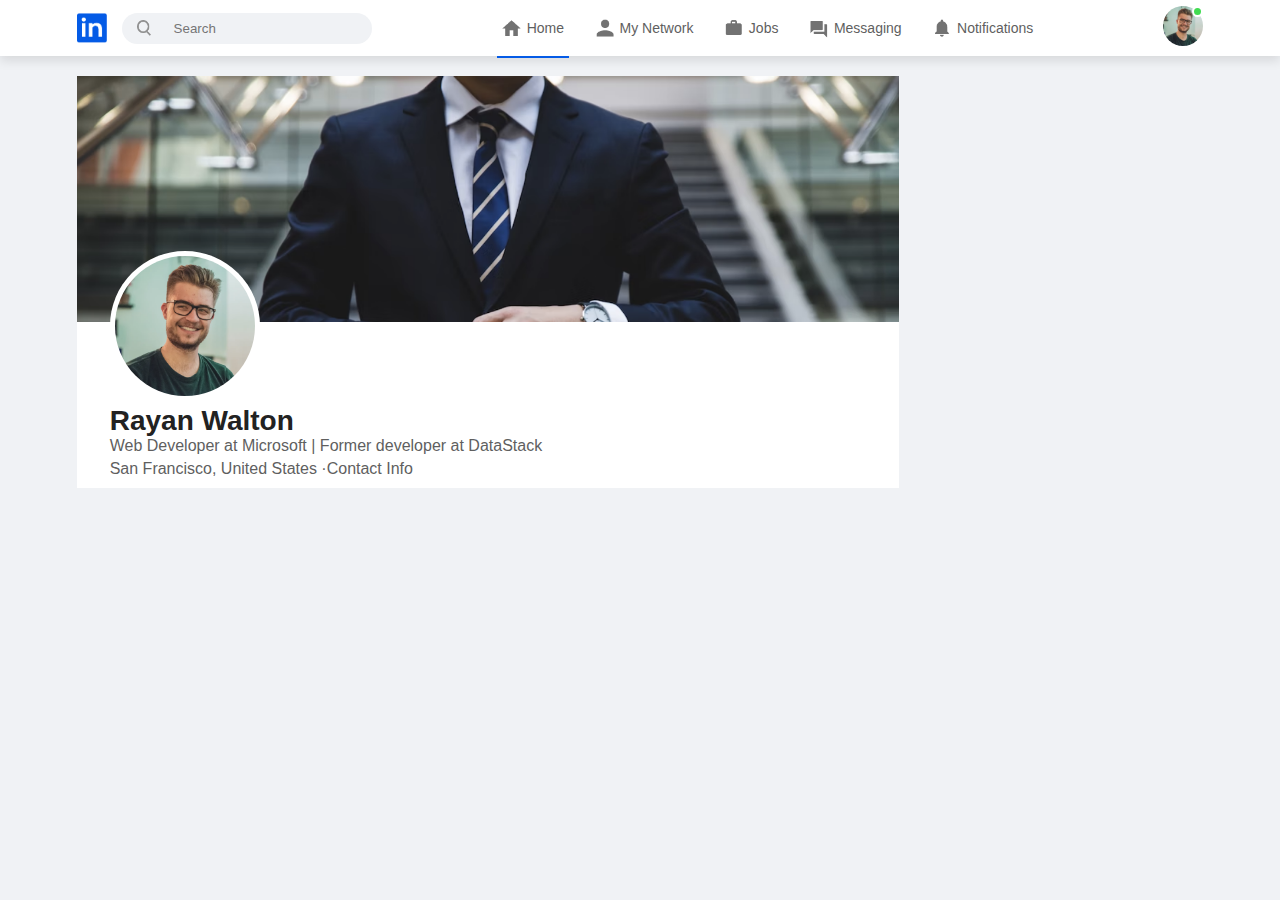
==== profile.html @ e33a3a03 "added profile section html and css" ====
<!DOCTYPE html>
<html lang="en">

<head>
    <meta charset="UTF-8">
    <meta name="viewport" content="width=device-width, initial-scale=1.0">
    <title>Linkedin Website</title>
    <link rel="stylesheet" href="./style.css">
</head>

<body>
    <nav class="navbar">
        <div class="navbar-left">
            <a href="./index.html" class="logo"><img src="./images/logo.png" alt="logo-img" /></a>
            <div class="search-box">
                <img src="./images/search.png" alt="search-img" />
                <input type="text" placeholder="    Search" />
            </div>
        </div>
        <div class="navbar-center">
            <ul>
                <li>
                    <a href=# class="active-link"><img src="./images/home.png" alt="home-img" /><span>Home</span></a>
                </li>

                <li>
                    <a href=#><img src="./images/network.png" alt="network-img" /><span>My Network</span></a>
                </li>

                <li>
                    <a href=#><img src="./images/jobs.png" alt="job-img" /><span>Jobs</span></a>
                </li>

                <li>
                    <a href=#><img src="./images/message.png" alt="message-img" /><span>Messaging</span></a>
                </li>

                <li>
                    <a href=#><img src="./images/notification.png"
                            alt="notification-img" /><span>Notifications</span></a>
                </li>

            </ul>
        </div>
        <div class="navbar-right">
            <div class="online">
                <img src="./images/user-1.png" alt="user-img" class="nav-profile-img" onclick="toggleMenu()" />
            </div>

        </div>
        <!-- ---------------profile drop-down-menu--------- -->
        <div class="profile-menu-wrap" id="profile-menu">
            <div class="profile-menu">
                <div class="user-info">
                    <img src="./images/user-1.png" />
                    <div>
                        <h3>Rayan Wlton</h3>
                        <a href="#">See Your profile</a>
                    </div>
                </div>
                <hr />
                <a href="#" class="profile-menu-link">
                    <img src="./images/feedback.png" />
                    <p>Give feedback</p>
                    <span></span>
                </a>
                <a href="#" class="profile-menu-link">
                    <img src="./images/setting.png" />
                    <p>Settings & Privacy</p>
                    <span></span>
                </a>
                <a href="#" class="profile-menu-link">
                    <img src="./images/help.png" />
                    <p>Help & Support</p>
                    <span></span>
                </a>
                <a href="#" class="profile-menu-link">
                    <img src="./images/display.png" />
                    <p>Display & Accessibility</p>
                    <span></span>
                </a>
                <a href="#" class="profile-menu-link">
                    <img src="./images/logout.png" />
                    <p>Logout</p>
                    <span></span>
                </a>
            </div>
        </div>
    </nav>
<!-- ----------------------navbar close---------------------- -->

<div class="container">
    <div class="profile-main">
        <div class="profile-container">
            <img src="./images/cover-pic.png" width="100%" alt="cover-img"/>
        <div class="profile-container-inner">
            <img src="./images/user-1.png" class="profile-pic" alt="user-1-img"/>
       <h1>Rayan Walton</h1>
       <b>Web Developer at Microsoft | Former developer at DataStack</b>
       <p>San Francisco, United States &middot;<a href="#">Contact Info</a></p>
    </div>
        </div>
    </div>

    <!-- -------------profile-sidebar------------- -->
    <div class="profile-sidebar"></div>
</div>

    <script>
        let profilemenu = document.getElementById("profile-menu");

        function toggleMenu() {
            profilemenu.classList.toggle("open-menu");
        }
    </script>
</body>

</html>
---- style.css ----
* {
    margin: 0;
    padding: 0;
    font-family: 'poppins', sans-serif;
    box-sizing: border-box;
}

body {
    background: #f0f2f5;
    color: #5f5f5f;
}

a {
    text-decoration: none;
    color: #5f5f5f;
}

.navbar {
    display: flex;
    align-items: center;
    justify-content: space-between;
    background: #fff;
    padding: 6px 6%;
    position: sticky;
    top: 0;
    z-index: 100;
    box-shadow: 0 5px 10px rgba(0, 0, 0, 0.1);
}

.logo img {
    width: 30px;
    margin-right: 15px;
    display: block;
}

.navbar-center ul li {
    display: inline-block;
    list-style: none;
}

.navbar-center ul li a {
    display: flex;
    align-items: center;
    font-size: 14px;
    margin: 5px 8px;
    padding-right: 5px;
    position: relative;
}

.navbar-center ul li a img {
    width: 30px;
}

.navbar-right img {
    width: 40px;
    border-radius: 50%;
    display: inline-block;
    cursor: pointer;
    position: relative;
}

.online {
    position: relative;
}

.online::after {
    content: '';
    width: 7px;
    height: 7px;
    border: 2px solid #fff;
    border-radius: 50%;
    right: 0px;
    top: 0px;
    background: #41db51;
    position: absolute;
}

.navbar-center ul li a::after {
    content: '';
    width: 0;
    height: 2px;
    background: #045be6;
    position: absolute;
    bottom: -15px;
    transition: width 0.3s;
}

.navbar-center ul li a:hover::after,
.navbar-center ul li a.active-link::after {
    width: 100%;
}

.search-box {
    background: #f0f2f5;
    width: 250px;
    border-radius: 20px;
    display: flex;
    align-items: center;
    padding: 0px 15px;
}

.navbar-left {
    display: flex;
    align-items: center;
}

.search-box img {
    width: 14px;
}

.search-box input {
    width: 100%;
    background: transparent;
    padding: 8px;
    outline: none;
    border: 0;
}




.container {
    padding: 20px 6%;
    display: flex;
    flex-wrap: wrap;
    justify-content: space-between;
}


/* ---------------------left-sidebar-------------------------- */



.left-sidebar {
    flex-basis: 25%;
    align-self: flex-start;
    position: sticky;
    top: 73px;
}

.sidebr-profile-box {
    background: #fff;
}


.sidebr-profile-box img {
    width: 100%;
}


.sidebar-profile-info {
    padding: 0 25px;
}

.sidebar-profile-info img {
    width: 90px;
    border-radius: 90%;
    background: #fff;
    padding: 4px;
    margin-top: -45px;
}

.sidebar-profile-info h1 {
    font-size: 20px;
    font-weight: 600;
    color: #222;
}

.sidebar-profile-info h3 {
    font-size: 14px;
    font-weight: 500;
    color: #777;
}

.sidebar-profile-info ul {
    list-style: none;
    margin: 20px 0;
}

.sidebar-profile-info ul li {
    width: 100%;
    margin: 5px 0;
    font-size: 13px;
}

.sidebar-profile-info ul li span {
    float: right;
    color: #045be6;
}

.sidebar-profile-link {
    display: flex;
    align-items: center;
    border-top: 1px solid #ccc;
}

.sidebar-profile-link a {
    flex-basis: 50%;
    display: flex;
    align-items: center;
    justify-content: center;
    padding: 15px 0;
    font-size: 13px;
    border-left: 1px solid #ccc;
}

.sidebar-profile-link a:first-child {
    border-left: 0;
}

.sidebar-profile-link a img {
    width: 20px;
    margin-right: 10px;
}

.sidebar-activity {
    background: #fff;
    padding: 5px 25px;
    margin: 12px 0;
}

.sidebar-activity h3 {
    color: #777;
    font-size: 14px;
    font-weight: 500;
    margin: 20px 0 10px;
}

.sidebar-activity a {
    display: flex;
    align-items: center;
    font-size: 12px;
    font-weight: 500;
    color: #888;
    margin: 3px 0;
}

.sidebar-activity a img {
    width: 20px;
    margin-right: 10px;
}

.discover-more-link {
    border-top: 1px solid #ccc;
    text-align: center;
    margin-top: 20px;
    margin-left: -25px;
    margin-right: -25px;
}

.discover-more-link a {
    color: #045be6;
    display: inline-block;
    margin: 10px 0;
}


/* -------------------right-sidebar-------------------------- */


.right-sidebar {
    flex-basis: 25%;
    align-self: flex-start;
    position: sticky;
    top: 73px;
}


.sidebar-news {
    background: #fff;
    padding: 10px 25px;
}

.info-icon {
    width: 15px;
    float: right;
    margin-top: 15px;
}

.sidebar-news h3 {
    font-size: 18px;
    font-weight: 600;
    color: #333;
    margin: 10px 0 30px;
}

.sidebar-news a {
    display: block;
    font-size: 12px;
    font-weight: 600;
    margin-top: 10px;
    margin-bottom: 1px;
}

.sidebar-news span {
    font-size: 12px;
}

.sidebar-news .read-more-link {
    color: #045be6;
    font-weight: 500;
    margin: 20px 0 10px;

}

.sidebar-ad {
    background: #fff;
    padding: 15px 25px;
    text-align: center;
    margin: 12px 0;
    font-size: 12px;
}

.sidebar-ad small {
    float: right;
    font-weight: 500;
}

.sidebar-ad p {
    margin-top: 30px;
    margin-bottom: 10px;
}

.sidebar-ad img {
    width: 60px;
    border-radius: 50%;
    margin: 4px
}

.sidebar-ad b {
    display: block;
    font-weight: 500;
    margin-top: 10px;
}

.ad-link {
    display: inline-block;
    border: 1px solid #045be6;
    border-radius: 30px;
    padding: 5px 15px;
    color: #045be6;
    font-weight: 500;
    margin: 20px auto 10px;
}

.sidebar-useful-links {
    padding: 15px 25px;
    text-align: center;
}

.sidebar-useful-links a {
    display: inline-block;
    font-size: 14px;
    margin: 4px 2px;
}

.copyright-msg {
    display: flex;
    align-items: center;
    justify-content: center;
    font-size: 12px;
    margin-top: 10px;
    font-weight: 500;
}

.copyright-msg img {
    width: 18px;
    margin-right: 4px;
}



/* -------------------main-content-------------------------- */

.main-content {
    flex-basis: 47%;
}

.create-post {
    background: #fff;
}

.create-post-input {
    padding: 20px 25px 10px;
    display: flex;
    align-items: flex-start;
}

.create-post-input img {
    width: 35px;
    border-radius: 50%;
    margin-right: 10px;
}

.create-post-input textarea {

    width: 100%;
    border: 0;
    outline: 0;
    resize: none;
    background: transparent;
    margin-top: 8px;
}

::placeholder {
    font-weight: 500;
}

.create-post-links {
    display: flex;
    align-items: flex-start;
}

.create-post-links li {
    list-style: none;
    border-top: 1px solid #ccc;
    border-right: 1px solid #ccc;
    flex-basis: 25%;
    height: 40px;
    font-size: 13px;
    display: flex;
    align-items: center;
    justify-content: center;
    cursor: pointer;
}

.create-post-links li img {
    width: 15px;
    margin-right: 5px;
}

.create-post-links li:last-child {
    background: #045be6;
    color: #fff;
    border-top: 0;
    border-right: 0;
}

.sort-by {
    display: flex;
    align-items: center;
    margin: 10px 0;
}

.sort-by hr {
    flex: 1;
    border: 0;
    height: 1px;
    background: #ccc;
}

.sort-by p span {
    font-weight: 600;
    cursor: pointer;
}

.sort-by p span img {
    width: 12px;
    margin-left: 3px;
}

.post {
    background: #fff;
    padding: 20px 25px 5px;
    margin: 5px 0 15px;
}

.post-author {
    display: flex;
    align-items: flex-start;
    margin-bottom: 20px;
}

.post-author img {
    width: 35px;
    border-radius: 50%;
    margin-right: 10px;
    margin-top: 5px;
}

.post-author h1 {
    font-size: 18px;
    font-weight: 600;
    color: #333;
}

.post-author small {
    display: block;
    margin-bottom: -2px;
}

.post p {
    font-size: 14px;
    margin-bottom: 15px;
}

.post-status {
    display: flex;
    flex-wrap: wrap;
    align-items: center;
    justify-content: space-between;
    font-size: 12px;
    border-bottom: 1px solid #ccc;
    padding-bottom: 6px;
}

.post-status div {
    display: flex;
    align-items: center;
}

.post-status img {
    width: 15px;
    margin-right: -5px;
}

.liked-users {
    margin-left: 10px;
}

.post-activity {
    display: flex;
    align-items: center;
    justify-content: space-between;
    padding: 10px 0;
    font-size: 14px;
    font-weight: 500;
}

.post-activity div {
    display: flex;
}

.post-activity-user-icon {
    width: 22px;
    border-radius: 50%;
}

.post-activity-arrow-icon {
    width: 12px;
    margin-left: 5px;
}

.post-activity-link img {
    width: 18px;
    margin-right: 8px;
}


/* ------------------profile-menu-dropdown---------------- */

.profile-menu-wrap {
    position: absolute;
    top: 100%;
    right: 5%;
    width: 320px;
    max-height: 0;
    overflow: hidden;
    transition: max-height 0.5s;
}

.profile-menu-wrap.open-menu {
    max-height: 400px;
}

.profile-menu {
    background: #222;
    color: #fff;
    padding: 20px;
    margin: 10px;
}

.user-info {
    display: flex;
    align-items: center;
}

.user-info img {
    width: 50px;
    border-radius: 50%;
    margin-right: 15px;
}

.user-info h3 {
    font-weight: 500;
}

.user-info a {
    color: #c9dbf8;
    font-size: 13px;
}

.profile-menu-link {
    display: flex;
    align-items: center;
    color: #fff;
    margin: 12px 0;
    font-size: 14px;
}

.profile-menu-link p {
    width: 100%;
}

.profile-menu-link img {
    width: 35px;
    border-radius: 50%;
    margin-right: 15px;
}



/* -----------------------profile-page-------------------- */

.profile-main{
    flex-basis: 73%;
}

.profile-sidebar{
    flex-basis: 25%;
    align-self: flex-start;
    position: sticky;
    top: 73%;
}

.profile-container{
    background: #fff;
}

.profile-container-inner{
padding: 0 4% 10px;
}

.profile-pic{
    width: 150px;
    border-radius: 50%;
    margin-top: -75px;
    padding: 5px;
    background: #fff;
}

.profile-container h1{
    font-size: 28px;
    font-weight: 600;
    color: #222;
}

.profile-container b{
font-weight: 500;
}

.profile-container p{
margin-top: 5px;
}
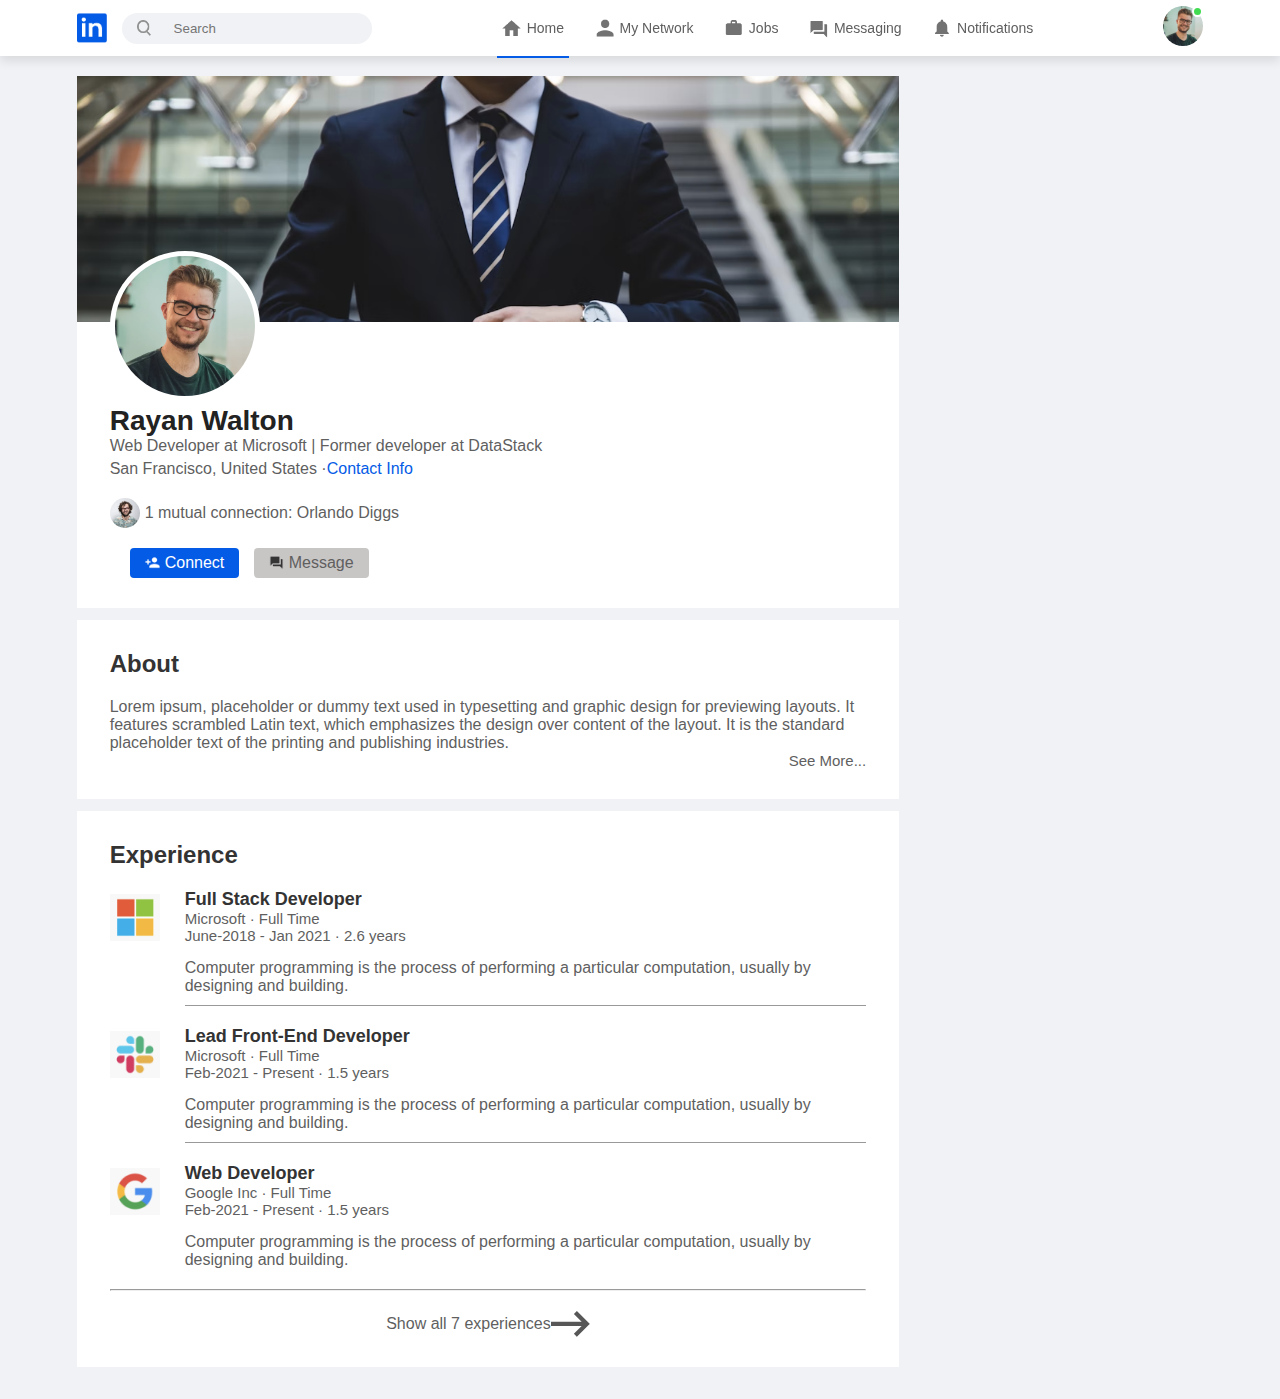
==== commit 28ffc892: "Added the html and css for About and Experience section" ====
--- a/profile.html
+++ b/profile.html
@@ -87,24 +87,77 @@
             </div>
         </div>
     </nav>
-<!-- ----------------------navbar close---------------------- -->
+    <!-- ----------------------navbar close---------------------- -->
 
-<div class="container">
-    <div class="profile-main">
-        <div class="profile-container">
-            <img src="./images/cover-pic.png" width="100%" alt="cover-img"/>
-        <div class="profile-container-inner">
-            <img src="./images/user-1.png" class="profile-pic" alt="user-1-img"/>
-       <h1>Rayan Walton</h1>
-       <b>Web Developer at Microsoft | Former developer at DataStack</b>
-       <p>San Francisco, United States &middot;<a href="#">Contact Info</a></p>
-    </div>
+    <div class="container">
+        <div class="profile-main">
+            <div class="profile-container">
+                <img src="./images/cover-pic.png" width="100%" alt="cover-img" />
+                <div class="profile-container-inner">
+                    <img src="./images/user-1.png" class="profile-pic" alt="user-1-img" />
+                    <h1>Rayan Walton</h1>
+                    <b>Web Developer at Microsoft | Former developer at DataStack</b>
+                    <p>San Francisco, United States &middot;<a href="#">Contact Info</a></p>
+                    <div class="mutual-connection">
+                        <img src="./images/user-2.png" alt="user2-img" />
+                        <span>1 mutual connection: Orlando Diggs</span>
+                    </div>
+                    <div class="profile-btn">
+                        <a href="#" class="primary-btn"><img src="./images/connect.png" />Connect</a>
+                        <a href="#"><img src="./images/chat.png" />Message</a>
+                    </div>
+                </div>
+            </div>
+
+            <div class="profile-description">
+                <h2>About</h2>
+                <p>Lorem ipsum, placeholder or dummy text used in typesetting and graphic design for previewing layouts.
+                    It features scrambled Latin text, which emphasizes the design over content of the layout. It is the
+                    standard placeholder text of the printing and publishing industries.</p>
+                <a href="#" class="see-more-link">See More...</a>
+            </div>
+            <div class="profile-description">
+                <h2>Experience</h2>
+                <div class="profile-desc-row">
+                    <img src="./images/microsoft.png" alt="microsoft-img"/>
+                    <div>
+                        <h3>Full Stack Developer</h3>
+                        <b>Microsoft &middot; Full Time</b>
+                        <b>June-2018 - Jan 2021 &middot; 2.6 years</b>
+                        <p>Computer programming is the process of performing a particular computation, usually by designing and building.</p>
+                        <hr/>
+                    </div>
+                </div>
+                <div class="profile-desc-row">
+                    <img src="./images/slack.png" alt="microsoft-img"/>
+                    <div>
+                        <h3>Lead Front-End Developer</h3>
+                        <b>Microsoft &middot; Full Time</b>
+                        <b>Feb-2021 - Present &middot; 1.5 years</b>
+                        <p>Computer programming is the process of performing a particular computation, usually by designing and building.</p>
+                        <hr/>
+                    </div>
+                </div>
+
+                <div class="profile-desc-row">
+                    <img src="./images/google.png" alt="microsoft-img"/>
+                    <div>
+                        <h3>Web Developer</h3>
+                        <b>Google Inc &middot; Full Time</b>
+                        <b>Feb-2021 - Present &middot; 1.5 years</b>
+                        <p>Computer programming is the process of performing a particular computation, usually by designing and building.</p>
+                    </div>
+                </div>
+                <hr/>
+                <a href="#" class="experience-link">Show all 7 experiences <img src="./images/right-arrow.png" alt="right-arrow-img"/></a>
+            </div>
         </div>
+
+        <!-- -------------profile-sidebar------------- -->
+        <div class="profile-sidebar"></div>
     </div>
 
-    <!-- -------------profile-sidebar------------- -->
-    <div class="profile-sidebar"></div>
-</div>
+
 
     <script>
         let profilemenu = document.getElementById("profile-menu");
--- a/style.css
+++ b/style.css
@@ -612,26 +612,26 @@
 
 /* -----------------------profile-page-------------------- */
 
-.profile-main{
+.profile-main {
     flex-basis: 73%;
 }
 
-.profile-sidebar{
+.profile-sidebar {
     flex-basis: 25%;
     align-self: flex-start;
     position: sticky;
     top: 73%;
 }
 
-.profile-container{
-    background: #fff;
-}
-
-.profile-container-inner{
-padding: 0 4% 10px;
-}
-
-.profile-pic{
+.profile-container {
+    background: #fff;
+}
+
+.profile-container-inner {
+    padding: 0 4% 10px;
+}
+
+.profile-pic {
     width: 150px;
     border-radius: 50%;
     margin-top: -75px;
@@ -639,16 +639,119 @@
     background: #fff;
 }
 
-.profile-container h1{
+.profile-container h1 {
     font-size: 28px;
     font-weight: 600;
     color: #222;
 }
 
-.profile-container b{
+.profile-container b {
+    font-weight: 500;
+}
+
+.profile-container p {
+    margin-top: 5px;
+}
+
+.profile-container p a {
+    color: #045be6;
+}
+
+.mutual-connection {
+    display: flex;
+    align-items: center;
+    margin: 20px 0;
+}
+
+.mutual-connection img {
+    width: 30px;
+    border-radius: 50%;
+    margin-right: 5px;
+}
+
+.profile-btn {
+    margin: 20px;
+}
+
+.profile-btn a {
+    display: inline-flex;
+    background: #c8c5c5;
+    align-items: center;
+    padding: 6px 15px;
+    border-radius: 4px;
+    margin-right: 10px;
+}
+
+.profile-btn a img {
+    width: 15px;
+    margin-right: 5px;
+}
+
+.profile-btn .primary-btn {
+    background: #045be6;
+    color: #fff
+}
+
+.profile-description {
+    background: #fff;
+    padding: 20px 4% 30px;
+    margin: 12px 0;
+}
+
+.profile-description h2 {
+    color: #333;
+    margin: 10px 0 20px;
+    font-weight: 600;
+}
+
+.see-more-link {
+    display: block;
+    text-align: right;
+    font-size: 15px;
+}
+
+.profile-desc-row{
+display: flex;
+align-items: flex-start;
+margin: 20px 0;
+}
+
+.profile-desc-row img{
+width: 50px;
+margin-right: 25px;
+margin-top: 5px;
+}
+
+.profile-desc-row div{
+width: 100%;
+}
+
+.profile-desc-row h3{
+font-size: 18px;
+font-weight: 600;
+color: #333;
+}
+
+.profile-desc-row b{
+display: block;
 font-weight: 500;
-}
-
-.profile-container p{
-margin-top: 5px;
+font-size: 15px;
+}
+
+.profile-desc-row p{
+margin-top: 15px;
+}
+
+.profile-desc-row hr{
+border: 0;
+border-bottom: 1px solid #999;
+margin-top: 10px;
+}
+
+.experience-link{
+   display: flex; 
+   align-items: center;
+   justify-content: center;
+   padding-top: 20px;
+   font-weight: 500;
 }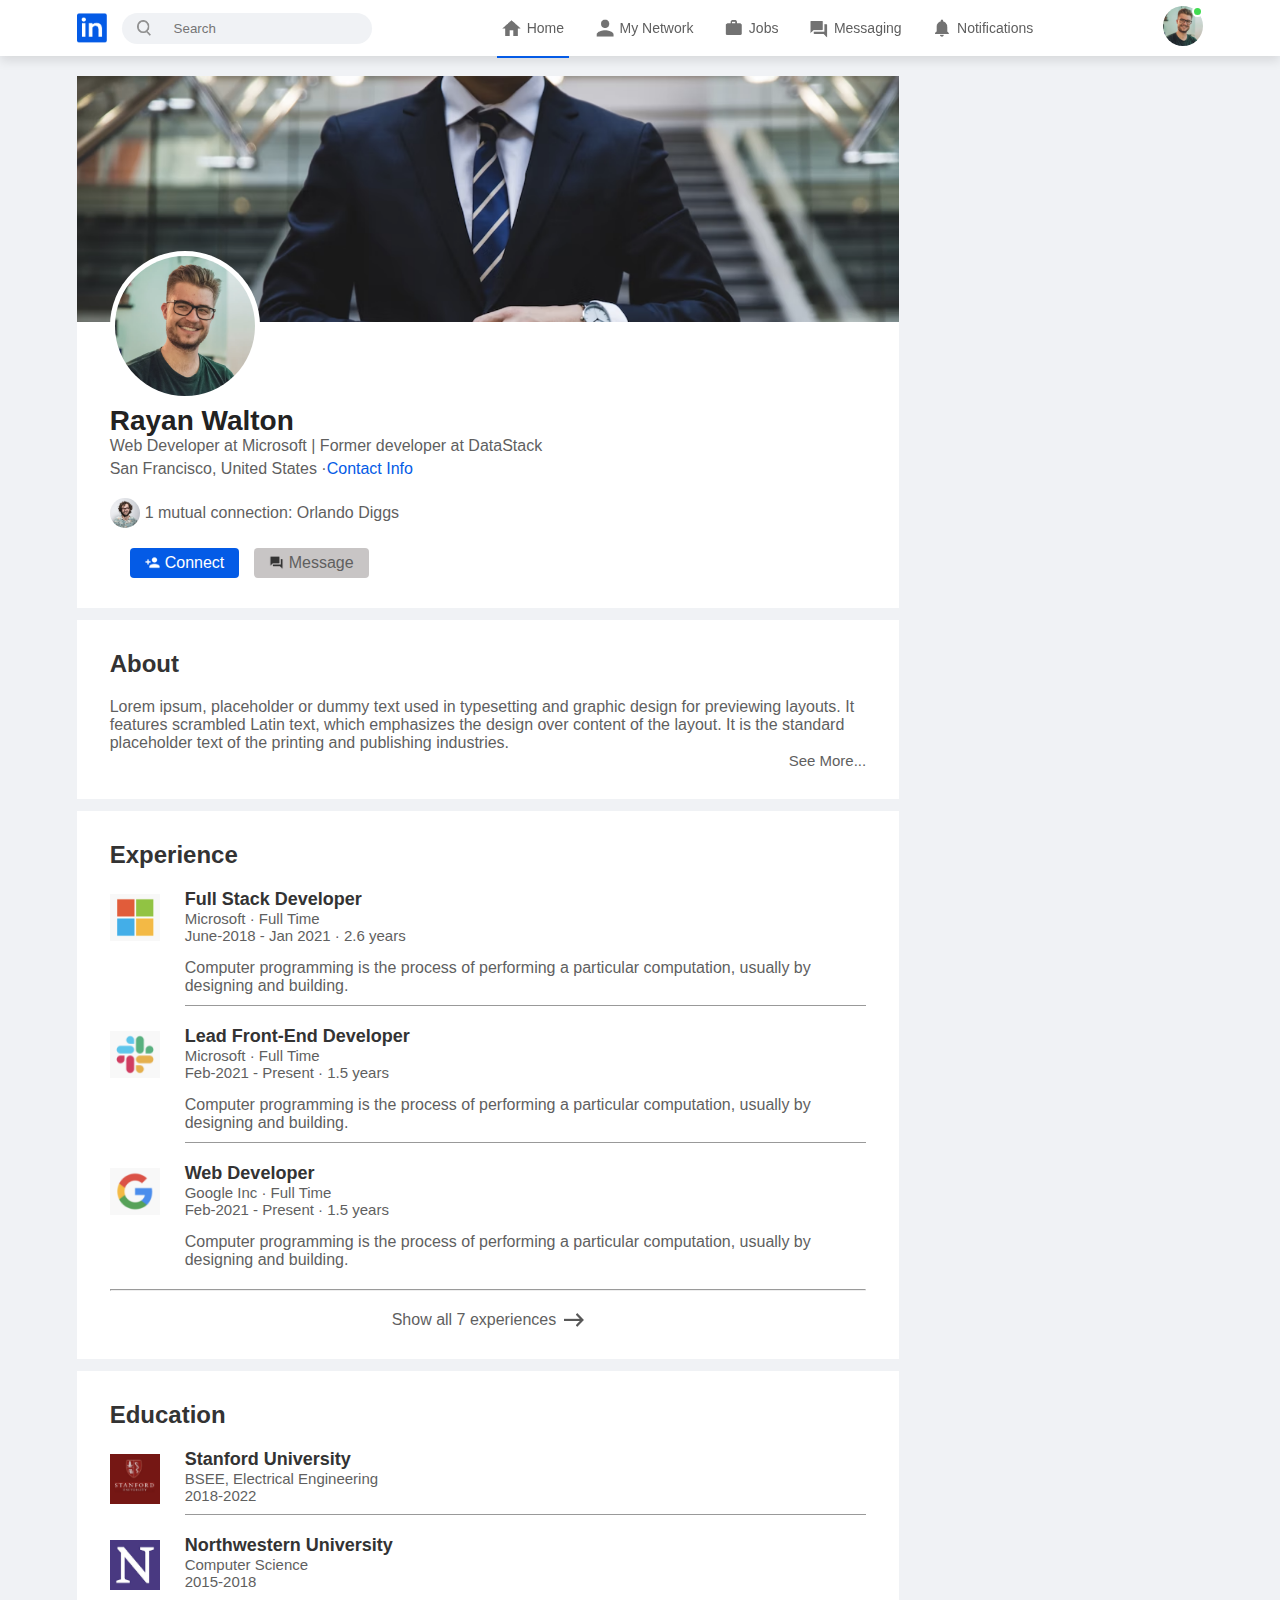
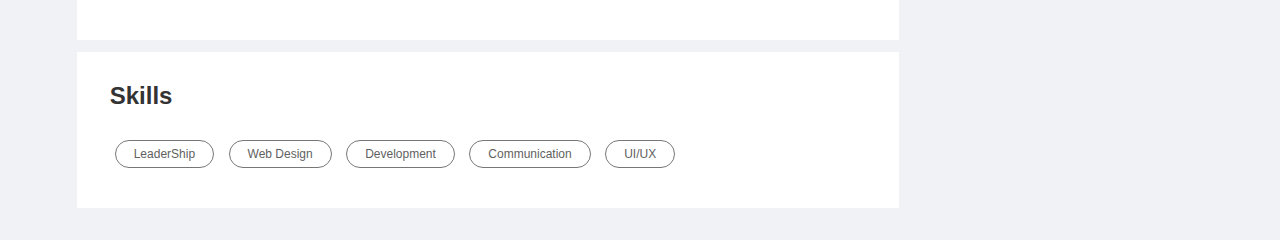
==== commit 6a580e38: "updated the html and css with Education and css section" ====
--- a/profile.html
+++ b/profile.html
@@ -151,6 +151,36 @@
                 <hr/>
                 <a href="#" class="experience-link">Show all 7 experiences <img src="./images/right-arrow.png" alt="right-arrow-img"/></a>
             </div>
+            <div class="profile-description">
+                <h2>Education</h2>
+                <div class="profile-desc-row">
+                    <img src="./images/stanford.png" alt="standford-img"/>
+                <div>
+                    <h3>Stanford University</h3>
+                    <b>BSEE, Electrical Engineering</b>
+                    <b>2018-2022</b>
+                    <hr/>
+                </div>
+            </div>
+
+            <div class="profile-desc-row">
+                <img src="./images/north.png" alt="standford-img"/>
+            <div>
+                <h3>Northwestern University</h3>
+                <b>Computer Science</b>
+                <b>2015-2018</b>
+            </div>
+        </div>
+            </div>
+
+            <div class="profile-description">
+                <h2>Skills</h2>
+                <a href="#" class="skills-btn">LeaderShip</a>
+                <a href="#" class="skills-btn">Web Design</a>
+                <a href="#" class="skills-btn">Development</a>
+                <a href="#" class="skills-btn">Communication</a>
+                <a href="#" class="skills-btn">UI/UX</a>
+            </div>
         </div>
 
         <!-- -------------profile-sidebar------------- -->
--- a/style.css
+++ b/style.css
@@ -754,4 +754,19 @@
    justify-content: center;
    padding-top: 20px;
    font-weight: 500;
+}
+
+.experience-link img{
+    width: 20px;
+    margin-left: 8px;
+}
+
+.skills-btn{
+    display: inline-block;
+    margin: 10px 5px;
+    padding: 6px 18px;
+    border: 1px solid #777;
+    border-radius: 30px;
+    font-size: 12px;
+    font-weight: 500;
 }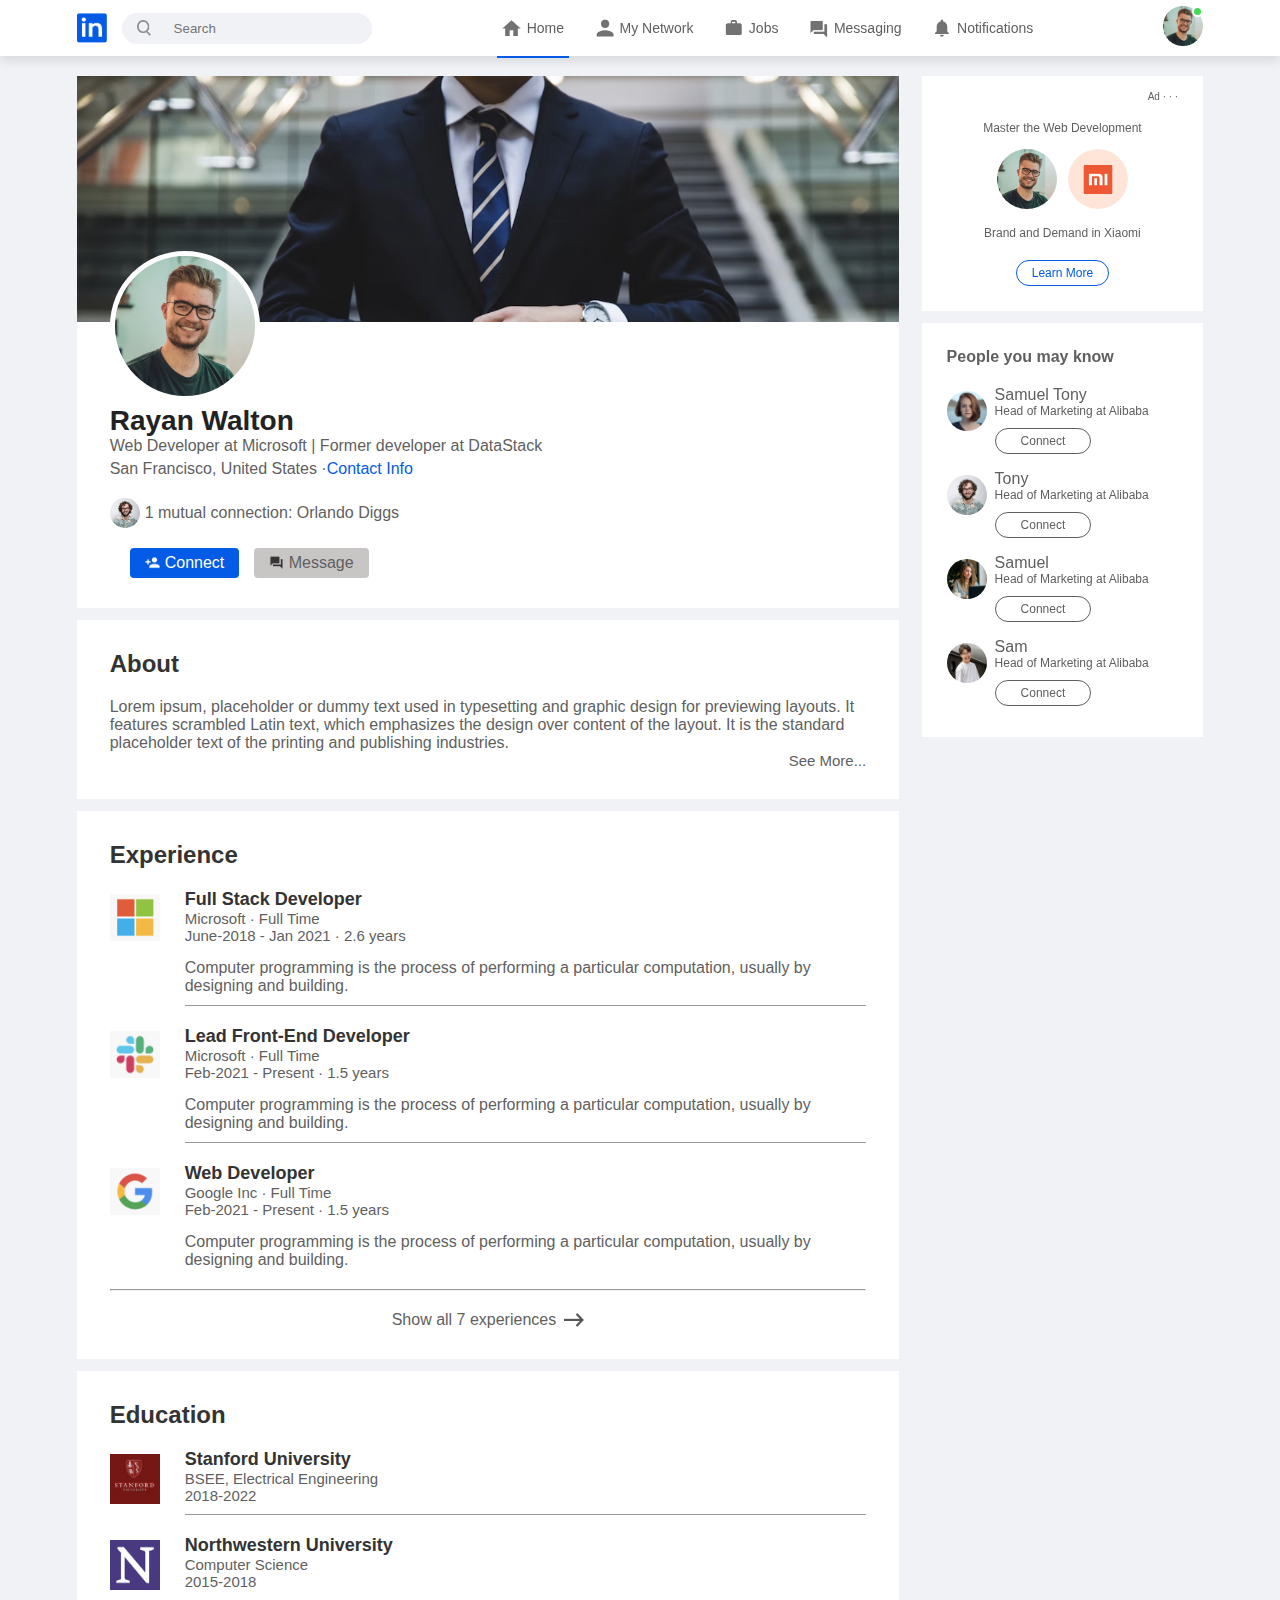
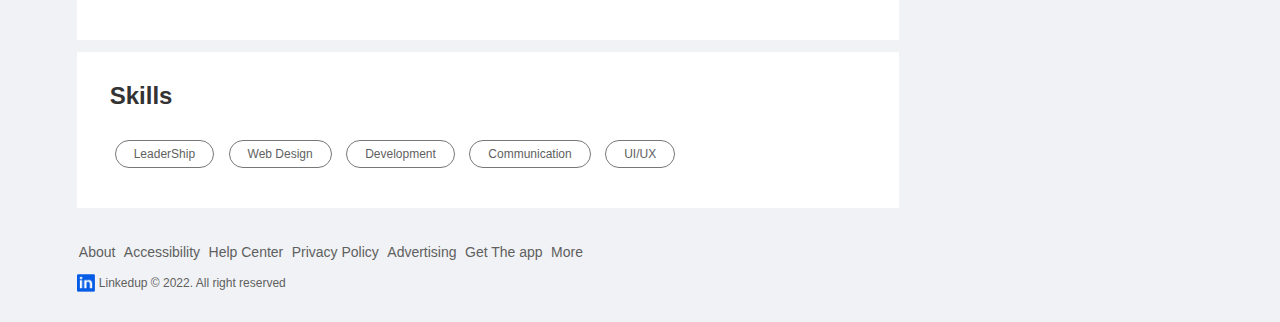
==== commit aeb2e453: "added right sidebar html and css for profile page" ====
--- a/profile.html
+++ b/profile.html
@@ -55,7 +55,7 @@
                     <img src="./images/user-1.png" />
                     <div>
                         <h3>Rayan Wlton</h3>
-                        <a href="#">See Your profile</a>
+                        <a href="./profile.html">See Your profile</a>
                     </div>
                 </div>
                 <hr />
@@ -184,10 +184,71 @@
         </div>
 
         <!-- -------------profile-sidebar------------- -->
-        <div class="profile-sidebar"></div>
+        <div class="profile-sidebar">
+            <div class="sidebar-ad">
+                <small>Ad &middot; &middot; &middot;</small>
+                <p>Master the Web Development</p>
+                <div>
+                    <img src="./images/user-1.png" />
+                    <img src="./images/mi-logo.png" />
+                </div>
+                <b>Brand and Demand in Xiaomi</b>
+                <a href="#" class="ad-link">Learn More</a>
+            </div>
+            <div class="sidebar-people">
+                <h3>People you may know</h3>
+                <div class="sidebar-people-row">
+                    <img src="./images/user-3.png" alt="user-3-img"/>
+                    <div>
+                        <h2>Samuel Tony</h2>
+                        <p>Head of Marketing at Alibaba</p>
+                        <a href="#">Connect</a>
+                    </div>
+                </div>
+                <div class="sidebar-people-row">
+                    <img src="./images/user-2.png" alt="user-3-img"/>
+                    <div>
+                        <h2>Tony</h2>
+                        <p>Head of Marketing at Alibaba</p>
+                        <a href="#">Connect</a>
+                    </div>
+                </div>
+                <div class="sidebar-people-row">
+                    <img src="./images/user-4.png" alt="user-3-img"/>
+                    <div>
+                        <h2>Samuel</h2>
+                        <p>Head of Marketing at Alibaba</p>
+                        <a href="#">Connect</a>
+                    </div>
+                </div>
+                <div class="sidebar-people-row">
+                    <img src="./images/user-5.png" alt="user-3-img"/>
+                    <div>
+                        <h2>Sam</h2>
+                        <p>Head of Marketing at Alibaba</p>
+                        <a href="#">Connect</a>
+                    </div>
+                </div>
+            </div>
+        </div>
     </div>
 
-
+<div class="profile-footer">
+    <div class="sidebar-useful-links">
+        <a href="#">About</a>
+        <a href="#">Accessibility</a>
+        <a href="#">Help Center</a>
+        <a href="#">Privacy Policy</a>
+        <a href="#">Advertising</a>
+        <a href="#">Get The app</a>
+        <a href="#">More</a>
+
+        <div class="copyright-msg">
+            <img src="./images/logo.png" alt="logo-img" />
+            <p>Linkedup &#169; 2022. All right reserved</p>
+        </div>
+    </div>
+</div>
 
     <script>
         let profilemenu = document.getElementById("profile-menu");
--- a/style.css
+++ b/style.css
@@ -620,7 +620,7 @@
     flex-basis: 25%;
     align-self: flex-start;
     position: sticky;
-    top: 73%;
+    top: 73px;
 }
 
 .profile-container {
@@ -710,58 +710,58 @@
     font-size: 15px;
 }
 
-.profile-desc-row{
-display: flex;
-align-items: flex-start;
-margin: 20px 0;
-}
-
-.profile-desc-row img{
-width: 50px;
-margin-right: 25px;
-margin-top: 5px;
-}
-
-.profile-desc-row div{
-width: 100%;
-}
-
-.profile-desc-row h3{
-font-size: 18px;
-font-weight: 600;
-color: #333;
-}
-
-.profile-desc-row b{
-display: block;
-font-weight: 500;
-font-size: 15px;
-}
-
-.profile-desc-row p{
-margin-top: 15px;
-}
-
-.profile-desc-row hr{
-border: 0;
-border-bottom: 1px solid #999;
-margin-top: 10px;
-}
-
-.experience-link{
-   display: flex; 
-   align-items: center;
-   justify-content: center;
-   padding-top: 20px;
-   font-weight: 500;
-}
-
-.experience-link img{
+.profile-desc-row {
+    display: flex;
+    align-items: flex-start;
+    margin: 20px 0;
+}
+
+.profile-desc-row img {
+    width: 50px;
+    margin-right: 25px;
+    margin-top: 5px;
+}
+
+.profile-desc-row div {
+    width: 100%;
+}
+
+.profile-desc-row h3 {
+    font-size: 18px;
+    font-weight: 600;
+    color: #333;
+}
+
+.profile-desc-row b {
+    display: block;
+    font-weight: 500;
+    font-size: 15px;
+}
+
+.profile-desc-row p {
+    margin-top: 15px;
+}
+
+.profile-desc-row hr {
+    border: 0;
+    border-bottom: 1px solid #999;
+    margin-top: 10px;
+}
+
+.experience-link {
+    display: flex;
+    align-items: center;
+    justify-content: center;
+    padding-top: 20px;
+    font-weight: 500;
+}
+
+.experience-link img {
     width: 20px;
     margin-left: 8px;
 }
 
-.skills-btn{
+.skills-btn {
     display: inline-block;
     margin: 10px 5px;
     padding: 6px 18px;
@@ -769,4 +769,63 @@
     border-radius: 30px;
     font-size: 12px;
     font-weight: 500;
-}+}
+
+/* ----------------right-sidebar------- */
+
+.profile-sidebar .sidebar-ad {
+    margin: 0;
+}
+
+.sidebar-people {
+    background: #fff;
+    padding: 15px 25px;
+    margin: 12px 0;
+    font-size: 12px;
+}
+
+.sidebar-people h3 {
+    font-size: 16px;
+    font-weight: 600;
+    margin: 10px 0 20px;
+}
+
+.sidebar-people-row {
+    display: flex;
+    align-items: flex-start;
+    margin: 6px 0;
+}
+
+.sidebar-people-row img {
+    width: 40px;
+    border-radius: 50%;
+    margin-right: 8px;
+    margin-top: 5px;
+}
+
+.sidebar-people-row h2 {
+    font-weight: 500;
+    font-size: 16px;
+}
+
+.sidebar-people-row a {
+    display: inline-block;
+    margin: 10px 0;
+    padding: 5px 25px;
+    border: 1px solid #5f5f5f;
+    border-radius: 30px;
+    font-weight: 500;
+}
+
+.profile-footer{
+    padding: 0 6% 30px;
+}
+
+.profile-footer .sidebar-useful-links{
+text-align: left;
+padding: 0;
+}
+
+.profile-footer .copyright-msg{
+    justify-content: flex-start;
+}
